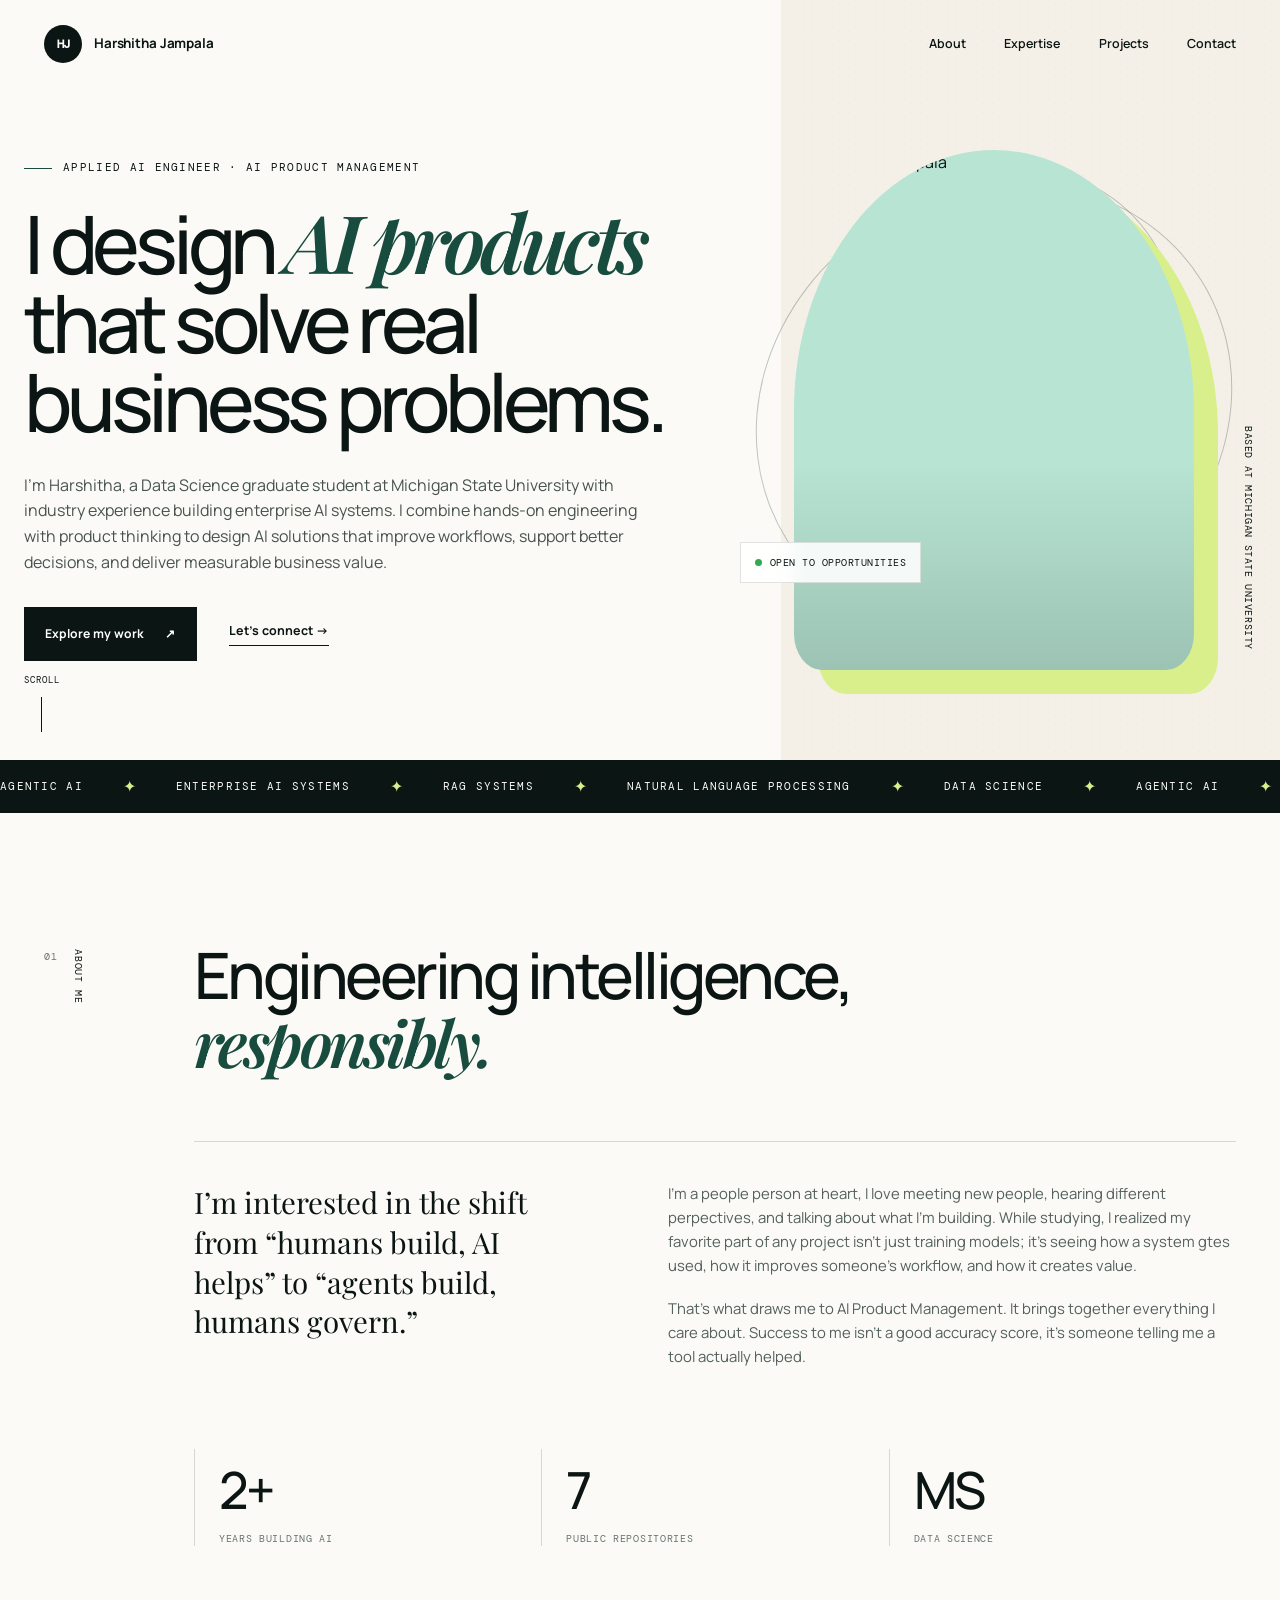
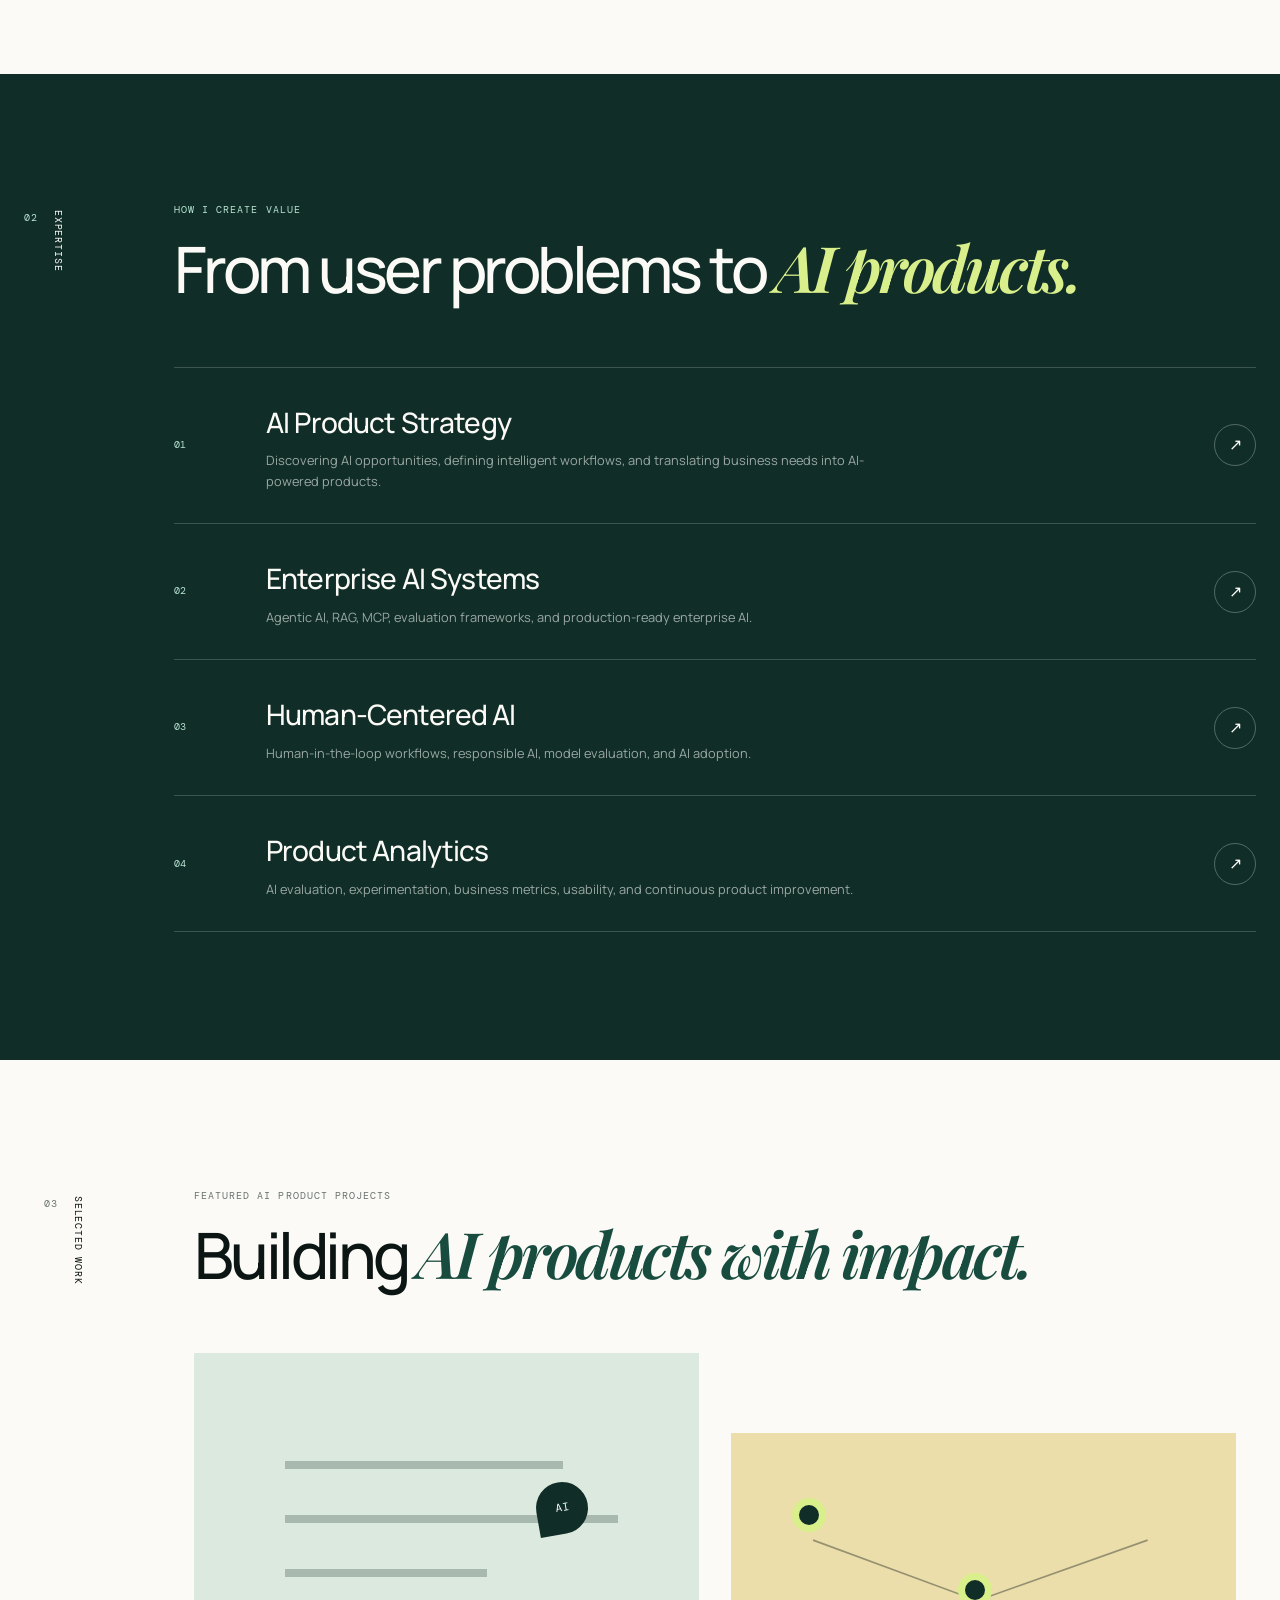
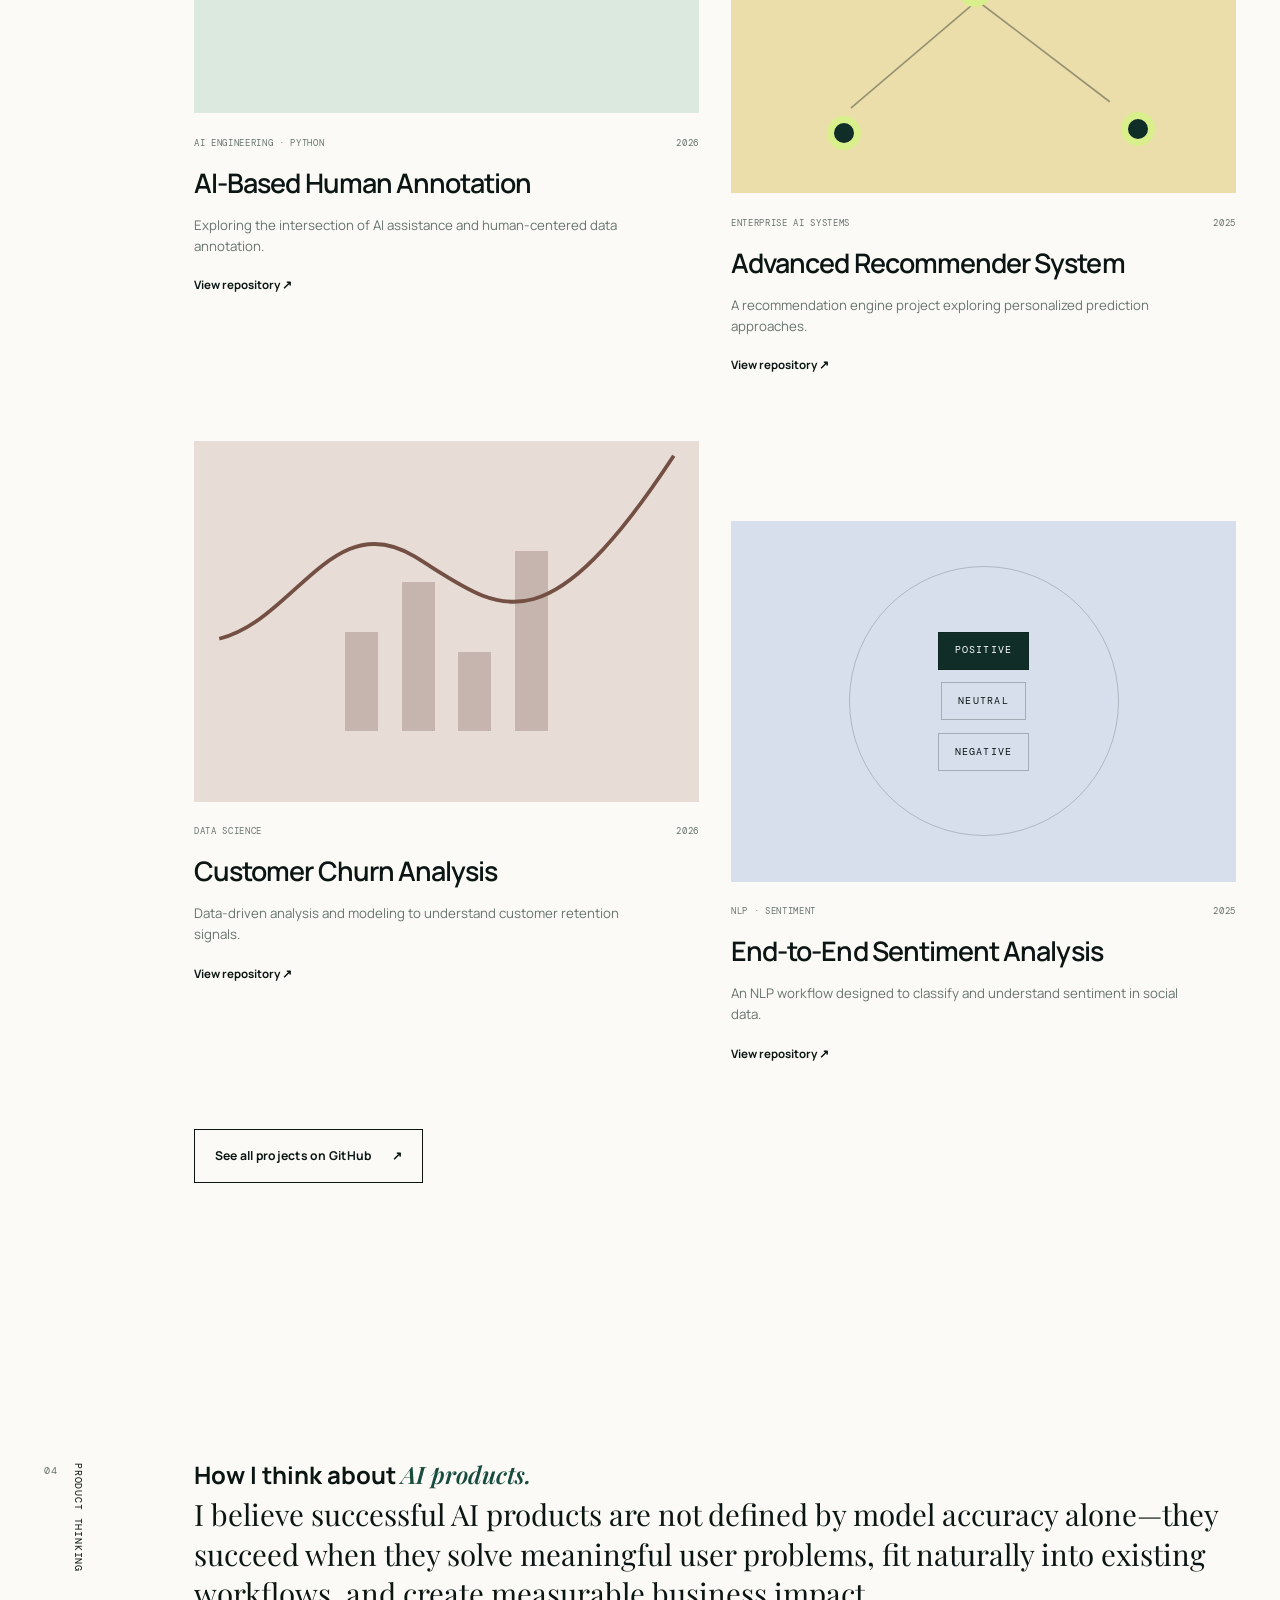
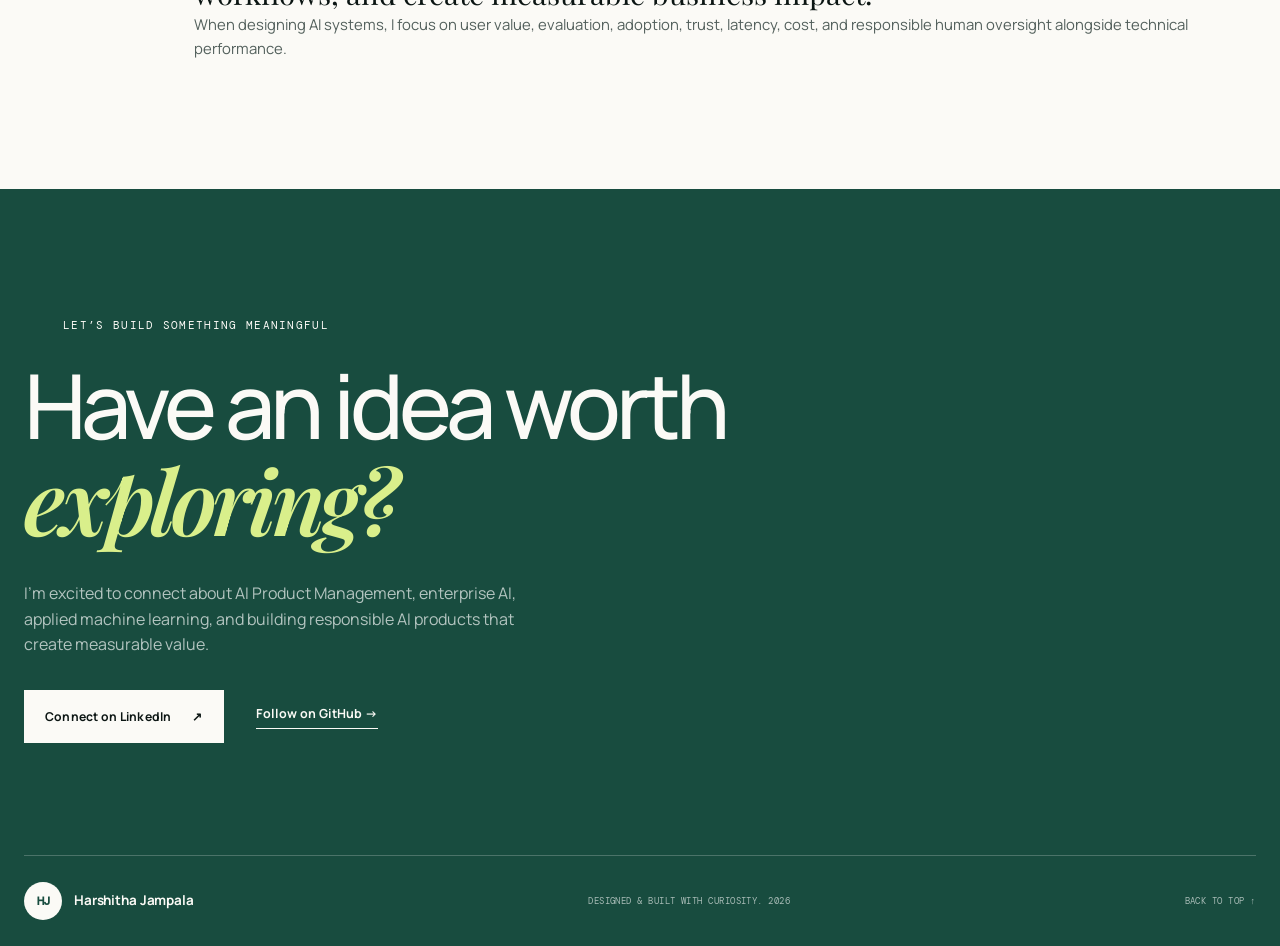
==== index_updated_AI_PM.html @ 9b0a60f9 "Add files via upload" ====
<!DOCTYPE html>
<html lang="en">
  <head>
    <meta charset="UTF-8" />
    <meta name="viewport" content="width=device-width, initial-scale=1.0" />
    <meta
      name="description"
      content="Harshitha Jampala — Building enterprise AI products through product thinking, agentic systems, and human-centered AI."
    />
    <meta name="theme-color" content="#0b1513" />
    <title>Harshitha Jampala | AI Product Manager | Applied AI & Enterprise AI</title>
    <link rel="preconnect" href="https://fonts.googleapis.com" />
    <link rel="preconnect" href="https://fonts.gstatic.com" crossorigin />
    <link
      href="https://fonts.googleapis.com/css2?family=DM+Mono:wght@400;500&family=Manrope:wght@400;500;600;700&family=Playfair+Display:ital,wght@0,600;1,600&display=swap"
      rel="stylesheet"
    />
    <link rel="stylesheet" href="styles.css" />
    <script src="script.js" defer></script>
  </head>
  <body>
    <a class="skip-link" href="#main-content">Skip to content</a>

    <header class="site-header" id="top">
      <a class="brand" href="#top" aria-label="Harshitha Jampala, home">
        <span class="brand-mark">HJ</span>
        <span>Harshitha Jampala</span>
      </a>
      <button class="menu-toggle" type="button" aria-expanded="false" aria-controls="site-nav">
        <span></span><span></span>
        <span class="sr-only">Open navigation</span>
      </button>
      <nav id="site-nav" aria-label="Primary navigation">
        <a href="#about">About</a>
        <a href="#expertise">Expertise</a>
        <a href="#projects">Projects</a>
        <a href="#contact">Contact</a>
      </nav>
    </header>

    <main id="main-content">
      <section class="hero" aria-labelledby="hero-title">
        <div class="hero-copy reveal">
          <p class="eyebrow"><span></span> Applied AI Engineer · AI Product Management</p>
          <h1 id="hero-title">I design <em>AI products</em> that solve real business problems.</h1>
          <p class="hero-intro">
            I’m Harshitha, a Data Science graduate student at Michigan State University with industry experience building enterprise AI systems. I combine hands-on engineering with product thinking to design AI solutions that improve workflows, support better decisions, and deliver measurable business value.
          </p>
          <div class="hero-actions">
            <a class="button button-primary" href="#projects">Explore my work <span>↗</span></a>
            <a class="text-link" href="#contact">Let’s connect <span>→</span></a>
          </div>
        </div>

        <div class="hero-visual reveal" aria-label="Portrait of Harshitha Jampala">
          <div class="portrait-frame">
            <img
              src="https://avatars.githubusercontent.com/u/181497829?v=4"
              alt="Harshitha Jampala"
              width="520"
              height="520"
            />
          </div>
          <div class="orbit orbit-one" aria-hidden="true"></div>
          <div class="orbit orbit-two" aria-hidden="true"></div>
          <div class="availability">
            <span class="status-dot"></span>
            Open to opportunities
          </div>
          <p class="visual-note">Based at Michigan State University</p>
        </div>

        <a class="scroll-cue" href="#about" aria-label="Scroll to about section">
          <span>Scroll</span>
          <i></i>
        </a>
      </section>

      <section class="marquee" aria-label="Areas of expertise">
        <div class="marquee-track">
          <span>Agentic AI</span><i>✦</i><span>Enterprise AI Systems</span><i>✦</i>
          <span>RAG Systems</span><i>✦</i><span>Natural Language Processing</span><i>✦</i>
          <span>Data Science</span><i>✦</i><span>Agentic AI</span><i>✦</i>
          <span>Enterprise AI Systems</span><i>✦</i><span>RAG Systems</span><i>✦</i>
        </div>
      </section>

      <section class="section about" id="about" aria-labelledby="about-title">
        <div class="section-label reveal">
          <span>01</span>
          <p>About me</p>
        </div>
        <div class="about-content reveal">
          <h2 id="about-title">Engineering intelligence, <em>responsibly.</em></h2>
          <div class="about-grid">
            <p class="about-lead">
              I’m interested in the shift from “humans build, AI helps” to
              “agents build, humans govern.”
            </p>
            <div class="about-body">
              <p>
                I'm a people person at heart, I love meeting new people, hearing different 
                perpectives, and talking about what I'm building. While studying, I realized
                my favorite part of any project isn't just training models; it's seeing how a system 
                gtes used, how it improves someone's workflow, and how it creates value.
              </p>
              <p>
                That's what draws me to AI Product Management. It brings together everything 
                I care about. Success to me isn't a good accuracy score, 
                it's someone telling me a tool actually helped.
              </p>
            </div>
          </div>
          <div class="stats" aria-label="Highlights">
            <div><strong>2+</strong><span>Years building AI</span></div>
            <div><strong>7</strong><span>Public repositories</span></div>
            <div><strong>MS</strong><span>Data Science</span></div>
          </div>
        </div>
      </section>

      <section class="section expertise" id="expertise" aria-labelledby="expertise-title">
        <div class="section-label light reveal">
          <span>02</span>
          <p>Expertise</p>
        </div>
        <div class="expertise-content">
          <div class="section-heading reveal">
            <p class="kicker">How I create value</p>
            <h2 id="expertise-title">From user problems to <em>AI products.</em></h2>
          </div>
          <div class="expertise-list">
            <article class="expertise-item reveal">
              <span class="item-number">01</span>
              <div>
                <h3>AI Product Strategy</h3>
                <p>Discovering AI opportunities, defining intelligent workflows, and translating business needs into AI-powered products.</p>
              </div>
              <span class="item-icon" aria-hidden="true">↗</span>
            </article>
            <article class="expertise-item reveal">
              <span class="item-number">02</span>
              <div>
                <h3>Enterprise AI Systems</h3>
                <p>Agentic AI, RAG, MCP, evaluation frameworks, and production-ready enterprise AI.</p>
              </div>
              <span class="item-icon" aria-hidden="true">↗</span>
            </article>
            <article class="expertise-item reveal">
              <span class="item-number">03</span>
              <div>
                <h3>Human-Centered AI</h3>
                <p>Human-in-the-loop workflows, responsible AI, model evaluation, and AI adoption.</p>
              </div>
              <span class="item-icon" aria-hidden="true">↗</span>
            </article>
            <article class="expertise-item reveal">
              <span class="item-number">04</span>
              <div>
                <h3>Product Analytics</h3>
                <p>AI evaluation, experimentation, business metrics, usability, and continuous product improvement.</p>
              </div>
              <span class="item-icon" aria-hidden="true">↗</span>
            </article>
          </div>
        </div>
      </section>

      <section class="section projects" id="projects" aria-labelledby="projects-title">
        <div class="section-label reveal">
          <span>03</span>
          <p>Selected work</p>
        </div>
        <div class="projects-content">
          <div class="section-heading reveal">
            <p class="kicker">Featured AI product projects</p>
            <h2 id="projects-title">Building <em>AI products with impact.</em></h2>
          </div>
          <div class="project-grid">
            <a
              class="project-card project-featured reveal"
              href="https://github.com/Harshitha653/AI-based-human-annotation"
              target="_blank"
              rel="noreferrer"
            >
              <div class="project-art annotation-art" aria-hidden="true">
                <span class="annotation-line line-one"></span>
                <span class="annotation-line line-two"></span>
                <span class="annotation-line line-three"></span>
                <div class="annotation-cursor">AI</div>
              </div>
              <div class="project-meta">
                <span>AI Engineering · Python</span>
                <span>2026</span>
              </div>
              <h3>AI-Based Human Annotation</h3>
              <p>Exploring the intersection of AI assistance and human-centered data annotation.</p>
              <span class="project-link">View repository ↗</span>
            </a>

            <a
              class="project-card reveal"
              href="https://github.com/Harshitha653/Advanced-recommender-system"
              target="_blank"
              rel="noreferrer"
            >
              <div class="project-art recommender-art" aria-hidden="true">
                <div class="node node-one"></div><div class="node node-two"></div>
                <div class="node node-three"></div><div class="node node-four"></div>
                <svg viewBox="0 0 400 240"><path d="M65 62L195 110L330 62M195 110L95 195M195 110L300 190" /></svg>
              </div>
              <div class="project-meta"><span>Enterprise AI Systems</span><span>2025</span></div>
              <h3>Advanced Recommender System</h3>
              <p>A recommendation engine project exploring personalized prediction approaches.</p>
              <span class="project-link">View repository ↗</span>
            </a>

            <a
              class="project-card reveal"
              href="https://github.com/Harshitha653/Customer_churn"
              target="_blank"
              rel="noreferrer"
            >
              <div class="project-art churn-art" aria-hidden="true">
                <div class="chart-bar"></div><div class="chart-bar"></div>
                <div class="chart-bar"></div><div class="chart-bar"></div>
                <svg viewBox="0 0 400 240"><path d="M20 190C80 175 110 85 175 125S275 205 380 45" /></svg>
              </div>
              <div class="project-meta"><span>Data Science</span><span>2026</span></div>
              <h3>Customer Churn Analysis</h3>
              <p>Data-driven analysis and modeling to understand customer retention signals.</p>
              <span class="project-link">View repository ↗</span>
            </a>

            <a
              class="project-card reveal"
              href="https://github.com/Harshitha653/End-to-end-twitter-sentimental-analysis"
              target="_blank"
              rel="noreferrer"
            >
              <div class="project-art sentiment-art" aria-hidden="true">
                <span>POSITIVE</span><span>NEUTRAL</span><span>NEGATIVE</span>
                <div class="pulse"></div>
              </div>
              <div class="project-meta"><span>NLP · Sentiment</span><span>2025</span></div>
              <h3>End-to-End Sentiment Analysis</h3>
              <p>An NLP workflow designed to classify and understand sentiment in social data.</p>
              <span class="project-link">View repository ↗</span>
            </a>
          </div>
          <a
            class="button button-outline reveal"
            href="https://github.com/Harshitha653?tab=repositories"
            target="_blank"
            rel="noreferrer"
          >
            See all projects on GitHub <span>↗</span>
          </a>
        </div>
      </section>


      <section class="section philosophy">
        <div class="section-label reveal">
          <span>04</span>
          <p>Product Thinking</p>
        </div>
        <div class="about-content reveal">
          <h2>How I think about <em>AI products.</em></h2>
          <p class="about-lead">
            I believe successful AI products are not defined by model accuracy alone—they succeed when they solve meaningful user problems, fit naturally into existing workflows, and create measurable business impact.
          </p>
          <div class="about-body">
            <p>When designing AI systems, I focus on user value, evaluation, adoption, trust, latency, cost, and responsible human oversight alongside technical performance.</p>
          </div>
        </div>
      </section>

      <section class="contact" id="contact" aria-labelledby="contact-title">
        <div class="contact-inner reveal">
          <p class="eyebrow light"><span></span> Let’s build something meaningful</p>
          <h2 id="contact-title">Have an idea worth <em>exploring?</em></h2>
          <p>
            I’m excited to connect about AI Product Management, enterprise AI, applied machine learning, and building responsible AI products that create measurable value.
          </p>
          <div class="contact-actions">
            <a
              class="button button-light"
              href="https://www.linkedin.com/in/harshitha-jampala-905857206/"
              target="_blank"
              rel="noreferrer"
            >Connect on LinkedIn <span>↗</span></a>
            <a
              class="text-link light-link"
              href="https://github.com/Harshitha653"
              target="_blank"
              rel="noreferrer"
            >Follow on GitHub <span>→</span></a>
          </div>
        </div>
        <footer>
          <a class="brand footer-brand" href="#top">
            <span class="brand-mark">HJ</span>
            <span>Harshitha Jampala</span>
          </a>
          <p>Designed & built with curiosity. <span id="year"></span></p>
          <a class="back-to-top" href="#top">Back to top ↑</a>
        </footer>
      </section>
    </main>
  </body>
</html>
---- styles.css ----
:root {
  --ink: #0b1513;
  --forest: #102e27;
  --green: #184c3f;
  --mint: #b8e4d3;
  --lime: #d9ef8b;
  --cream: #f4f0e7;
  --paper: #fbfaf6;
  --line: rgba(11, 21, 19, 0.15);
  --muted: #68736f;
  --max-width: 1240px;
}

* {
  box-sizing: border-box;
  margin: 0;
  padding: 0;
}

html {
  scroll-behavior: smooth;
}

body {
  background: var(--paper);
  color: var(--ink);
  font-family: "Manrope", sans-serif;
  line-height: 1.6;
  overflow-x: hidden;
}

a {
  color: inherit;
  text-decoration: none;
}

img {
  display: block;
  max-width: 100%;
}

.sr-only {
  clip: rect(0 0 0 0);
  clip-path: inset(50%);
  height: 1px;
  overflow: hidden;
  position: absolute;
  white-space: nowrap;
  width: 1px;
}

.skip-link {
  background: var(--lime);
  left: 1rem;
  padding: 0.7rem 1rem;
  position: fixed;
  top: -5rem;
  z-index: 1000;
}

.skip-link:focus {
  top: 1rem;
}

.site-header {
  align-items: center;
  display: flex;
  height: 88px;
  justify-content: space-between;
  left: 50%;
  max-width: var(--max-width);
  padding: 0 24px;
  position: absolute;
  top: 0;
  transform: translateX(-50%);
  width: 100%;
  z-index: 20;
}

.brand {
  align-items: center;
  display: flex;
  font-size: 0.84rem;
  font-weight: 700;
  gap: 0.75rem;
  letter-spacing: -0.01em;
}

.brand-mark {
  align-items: center;
  background: var(--ink);
  border-radius: 50%;
  color: var(--paper);
  display: flex;
  font-family: "DM Mono", monospace;
  font-size: 0.73rem;
  height: 38px;
  justify-content: center;
  letter-spacing: -0.06em;
  width: 38px;
}

nav {
  align-items: center;
  display: flex;
  gap: 2.4rem;
}

nav a {
  font-size: 0.78rem;
  font-weight: 600;
  position: relative;
}

nav a::after {
  background: var(--ink);
  bottom: -6px;
  content: "";
  height: 1px;
  left: 0;
  position: absolute;
  transform: scaleX(0);
  transform-origin: right;
  transition: transform 0.25s ease;
  width: 100%;
}

nav a:hover::after,
nav a:focus-visible::after {
  transform: scaleX(1);
  transform-origin: left;
}

.menu-toggle {
  background: transparent;
  border: 0;
  cursor: pointer;
  display: none;
  padding: 10px;
}

.menu-toggle > span:not(.sr-only) {
  background: var(--ink);
  display: block;
  height: 1px;
  margin: 6px 0;
  transition: 0.25s ease;
  width: 25px;
}

.hero {
  align-items: center;
  display: grid;
  grid-template-columns: 1.15fr 0.85fr;
  min-height: 760px;
  overflow: hidden;
  padding: 130px max(24px, calc((100vw - var(--max-width)) / 2)) 70px;
  position: relative;
}

.hero::before {
  background: var(--cream);
  content: "";
  height: 100%;
  position: absolute;
  right: 0;
  top: 0;
  width: 39%;
  z-index: -2;
}

.hero::after {
  background-image: radial-gradient(rgba(11, 21, 19, 0.17) 0.65px, transparent 0.65px);
  background-size: 9px 9px;
  content: "";
  height: 100%;
  opacity: 0.25;
  position: absolute;
  right: 0;
  top: 0;
  width: 39%;
  z-index: -1;
}

.eyebrow {
  align-items: center;
  display: flex;
  font-family: "DM Mono", monospace;
  font-size: 0.68rem;
  gap: 0.7rem;
  letter-spacing: 0.12em;
  margin-bottom: 1.5rem;
  text-transform: uppercase;
}

.eyebrow > span {
  background: var(--green);
  height: 1px;
  width: 28px;
}

.hero h1 {
  font-size: clamp(3.2rem, 6.3vw, 6.25rem);
  font-weight: 500;
  letter-spacing: -0.065em;
  line-height: 0.98;
  max-width: 800px;
}

h1 em,
h2 em {
  color: var(--green);
  font-family: "Playfair Display", serif;
  font-weight: 600;
}

.hero-intro {
  color: #48534f;
  font-size: clamp(1rem, 1.2vw, 1.12rem);
  margin: 2rem 0;
  max-width: 620px;
}

.hero-actions,
.contact-actions {
  align-items: center;
  display: flex;
  gap: 2rem;
}

.button {
  align-items: center;
  border: 1px solid transparent;
  display: inline-flex;
  font-size: 0.76rem;
  font-weight: 700;
  gap: 1.3rem;
  justify-content: center;
  letter-spacing: 0.02em;
  padding: 1rem 1.25rem;
  transition: background 0.25s ease, color 0.25s ease, transform 0.25s ease;
}

.button:hover,
.button:focus-visible {
  transform: translateY(-3px);
}

.button-primary {
  background: var(--ink);
  color: white;
}

.button-primary:hover {
  background: var(--green);
}

.text-link {
  border-bottom: 1px solid var(--ink);
  font-size: 0.78rem;
  font-weight: 700;
  padding-bottom: 0.25rem;
}

.hero-visual {
  align-items: center;
  display: flex;
  justify-content: center;
  min-height: 540px;
  position: relative;
}

.portrait-frame {
  background: var(--mint);
  border-radius: 50% 50% 7% 7%;
  box-shadow: 24px 24px 0 var(--lime);
  overflow: hidden;
  position: relative;
  width: min(78%, 400px);
  z-index: 2;
}

.portrait-frame::after {
  background: linear-gradient(180deg, transparent 60%, rgba(11, 21, 19, 0.16));
  content: "";
  inset: 0;
  position: absolute;
}

.portrait-frame img {
  aspect-ratio: 1 / 1.12;
  filter: saturate(0.72) contrast(1.04);
  object-fit: cover;
  width: 100%;
}

.orbit {
  border: 1px solid rgba(11, 21, 19, 0.24);
  border-radius: 50%;
  position: absolute;
}

.orbit-one {
  height: 490px;
  transform: rotate(21deg);
  width: 365px;
}

.orbit-two {
  height: 440px;
  transform: rotate(-32deg);
  width: 490px;
}

.availability {
  align-items: center;
  backdrop-filter: blur(8px);
  background: rgba(255, 255, 255, 0.88);
  border: 1px solid rgba(11, 21, 19, 0.12);
  bottom: 98px;
  display: flex;
  font-family: "DM Mono", monospace;
  font-size: 0.63rem;
  gap: 0.5rem;
  left: 8px;
  letter-spacing: 0.05em;
  padding: 0.7rem 0.85rem;
  position: absolute;
  text-transform: uppercase;
  z-index: 3;
}

.status-dot {
  animation: pulse-dot 2s infinite;
  background: #34a853;
  border-radius: 50%;
  height: 7px;
  width: 7px;
}

@keyframes pulse-dot {
  50% { box-shadow: 0 0 0 5px rgba(52, 168, 83, 0.15); }
}

.visual-note {
  bottom: 30px;
  font-family: "DM Mono", monospace;
  font-size: 0.61rem;
  letter-spacing: 0.06em;
  position: absolute;
  right: 0;
  text-transform: uppercase;
  writing-mode: vertical-rl;
}

.scroll-cue {
  align-items: center;
  bottom: 28px;
  display: flex;
  flex-direction: column;
  font-family: "DM Mono", monospace;
  font-size: 0.57rem;
  gap: 0.6rem;
  left: max(24px, calc((100vw - var(--max-width)) / 2));
  letter-spacing: 0.1em;
  position: absolute;
  text-transform: uppercase;
}

.scroll-cue i {
  background: var(--ink);
  height: 35px;
  width: 1px;
}

.marquee {
  background: var(--ink);
  color: var(--paper);
  overflow: hidden;
  padding: 0.85rem 0;
}

.marquee-track {
  align-items: center;
  animation: marquee 26s linear infinite;
  display: flex;
  gap: 2.5rem;
  white-space: nowrap;
  width: max-content;
}

.marquee span {
  font-family: "DM Mono", monospace;
  font-size: 0.67rem;
  letter-spacing: 0.12em;
  text-transform: uppercase;
}

.marquee i {
  color: var(--lime);
  font-style: normal;
}

@keyframes marquee {
  to { transform: translateX(-50%); }
}

.section {
  display: grid;
  grid-template-columns: 150px 1fr;
  margin: 0 auto;
  max-width: var(--max-width);
  padding: 8rem 24px;
}

.section-label {
  align-items: flex-start;
  display: flex;
  font-family: "DM Mono", monospace;
  font-size: 0.64rem;
  gap: 0.75rem;
  letter-spacing: 0.08em;
  padding-top: 0.5rem;
  text-transform: uppercase;
}

.section-label span {
  color: var(--muted);
}

.section-label p {
  writing-mode: vertical-rl;
}

.about h2,
.section-heading h2,
.contact h2 {
  font-size: clamp(2.6rem, 5vw, 5rem);
  font-weight: 500;
  letter-spacing: -0.055em;
  line-height: 1.05;
}

.about-content > h2 {
  max-width: 900px;
}

.about-grid {
  border-top: 1px solid var(--line);
  display: grid;
  gap: 6rem;
  grid-template-columns: 0.8fr 1.2fr;
  margin-top: 4rem;
  padding-top: 2.5rem;
}

.about-lead {
  font-family: "Playfair Display", serif;
  font-size: clamp(1.35rem, 2.3vw, 2rem);
  line-height: 1.35;
}

.about-body {
  color: #53605c;
  display: grid;
  font-size: 0.93rem;
  gap: 1.25rem;
}

.stats {
  display: grid;
  grid-template-columns: repeat(3, 1fr);
  margin-top: 5rem;
}

.stats > div {
  border-left: 1px solid var(--line);
  display: flex;
  flex-direction: column;
  padding-left: 1.5rem;
}

.stats strong {
  font-size: clamp(2.2rem, 4vw, 3.8rem);
  font-weight: 500;
  letter-spacing: -0.06em;
}

.stats span {
  color: var(--muted);
  font-family: "DM Mono", monospace;
  font-size: 0.61rem;
  letter-spacing: 0.07em;
  text-transform: uppercase;
}

.expertise {
  background: var(--forest);
  color: var(--paper);
  max-width: none;
  padding-left: max(24px, calc((100vw - var(--max-width)) / 2));
  padding-right: max(24px, calc((100vw - var(--max-width)) / 2));
}

.light span {
  color: var(--mint);
}

.kicker {
  color: var(--muted);
  font-family: "DM Mono", monospace;
  font-size: 0.65rem;
  letter-spacing: 0.1em;
  margin-bottom: 0.9rem;
  text-transform: uppercase;
}

.expertise .kicker {
  color: var(--mint);
}

.expertise h2 em {
  color: var(--lime);
}

.expertise-list {
  border-top: 1px solid rgba(255, 255, 255, 0.18);
  margin-top: 4rem;
}

.expertise-item {
  align-items: center;
  border-bottom: 1px solid rgba(255, 255, 255, 0.18);
  display: grid;
  gap: 2rem;
  grid-template-columns: 60px 1fr 60px;
  padding: 2rem 0;
  transition: padding 0.25s ease, background 0.25s ease;
}

.expertise-item:hover {
  background: rgba(255, 255, 255, 0.035);
  padding-left: 1rem;
  padding-right: 1rem;
}

.item-number {
  color: var(--mint);
  font-family: "DM Mono", monospace;
  font-size: 0.65rem;
}

.expertise-item h3 {
  font-size: clamp(1.35rem, 2.2vw, 2rem);
  font-weight: 500;
  letter-spacing: -0.03em;
}

.expertise-item p {
  color: rgba(255, 255, 255, 0.58);
  font-size: 0.8rem;
  margin-top: 0.35rem;
  max-width: 620px;
}

.item-icon {
  align-items: center;
  border: 1px solid rgba(255, 255, 255, 0.28);
  border-radius: 50%;
  display: flex;
  height: 42px;
  justify-content: center;
  justify-self: end;
  width: 42px;
}

.projects {
  padding-bottom: 9rem;
}

.project-grid {
  display: grid;
  gap: 4rem 2rem;
  grid-template-columns: repeat(2, 1fr);
  margin: 4rem 0;
}

.project-card {
  display: block;
}

.project-card:nth-child(even) {
  margin-top: 5rem;
}

.project-art {
  align-items: center;
  aspect-ratio: 1.4 / 1;
  display: flex;
  justify-content: center;
  margin-bottom: 1.4rem;
  overflow: hidden;
  position: relative;
  transition: transform 0.45s cubic-bezier(0.2, 0.75, 0.3, 1);
}

.project-card:hover .project-art {
  transform: scale(0.985);
}

.annotation-art {
  background: #dbe9df;
}

.annotation-line {
  background: rgba(16, 46, 39, 0.25);
  height: 8px;
  left: 18%;
  position: absolute;
}

.line-one { top: 30%; width: 55%; }
.line-two { top: 45%; width: 66%; }
.line-three { top: 60%; width: 40%; }

.annotation-cursor {
  align-items: center;
  background: var(--forest);
  border-radius: 50% 50% 50% 0;
  color: white;
  display: flex;
  font-family: "DM Mono", monospace;
  font-size: 0.7rem;
  height: 52px;
  justify-content: center;
  position: absolute;
  right: 22%;
  top: 36%;
  transform: rotate(-10deg);
  width: 52px;
}

.recommender-art {
  background: #ebdeab;
}

.recommender-art svg,
.churn-art svg {
  height: 100%;
  position: absolute;
  width: 100%;
}

.recommender-art path {
  fill: none;
  stroke: rgba(11, 21, 19, 0.38);
  stroke-width: 1.3;
}

.node {
  background: var(--forest);
  border: 7px solid var(--lime);
  border-radius: 50%;
  height: 34px;
  position: absolute;
  width: 34px;
  z-index: 2;
}

.node-one { left: 12%; top: 18%; }
.node-two { left: 45%; top: 39%; }
.node-three { bottom: 12%; left: 19%; }
.node-four { bottom: 13%; right: 16%; }

.churn-art {
  align-items: flex-end;
  background: #e7dcd6;
  gap: 7%;
  padding: 14% 17%;
}

.chart-bar {
  background: rgba(89, 55, 46, 0.24);
  height: 45%;
  width: 10%;
}

.chart-bar:nth-child(2) { height: 68%; }
.chart-bar:nth-child(3) { height: 36%; }
.chart-bar:nth-child(4) { height: 82%; }

.churn-art path {
  fill: none;
  stroke: #734f44;
  stroke-width: 3;
}

.sentiment-art {
  background: #d8dfec;
  flex-direction: column;
  gap: 0.8rem;
}

.sentiment-art span {
  border: 1px solid rgba(11, 21, 19, 0.25);
  font-family: "DM Mono", monospace;
  font-size: 0.65rem;
  letter-spacing: 0.12em;
  padding: 0.6rem 1rem;
  position: relative;
  z-index: 2;
}

.sentiment-art span:first-child {
  background: var(--forest);
  color: white;
}

.pulse {
  border: 1px solid rgba(11, 21, 19, 0.2);
  border-radius: 50%;
  height: 270px;
  position: absolute;
  width: 270px;
}

.project-meta {
  color: var(--muted);
  display: flex;
  font-family: "DM Mono", monospace;
  font-size: 0.59rem;
  justify-content: space-between;
  letter-spacing: 0.07em;
  text-transform: uppercase;
}

.project-card h3 {
  font-size: clamp(1.35rem, 2.1vw, 2rem);
  font-weight: 600;
  letter-spacing: -0.035em;
  margin: 0.65rem 0;
}

.project-card > p {
  color: var(--muted);
  font-size: 0.83rem;
  max-width: 470px;
}

.project-link {
  display: inline-block;
  font-size: 0.72rem;
  font-weight: 700;
  margin-top: 1.2rem;
}

.button-outline {
  border-color: var(--ink);
}

.button-outline:hover {
  background: var(--ink);
  color: white;
}

.contact {
  background: var(--green);
  color: var(--paper);
  padding: 8rem max(24px, calc((100vw - var(--max-width)) / 2)) 0;
}

.contact-inner {
  padding-bottom: 7rem;
}

.contact h2 {
  font-size: clamp(3rem, 7vw, 7rem);
  max-width: 1000px;
}

.contact h2 em {
  color: var(--lime);
}

.contact-inner > p:not(.eyebrow) {
  color: rgba(255, 255, 255, 0.67);
  margin: 2rem 0;
  max-width: 530px;
}

.button-light {
  background: var(--paper);
  color: var(--ink);
}

.button-light:hover {
  background: var(--lime);
}

.light-link {
  border-color: var(--paper);
}

footer {
  align-items: center;
  border-top: 1px solid rgba(255, 255, 255, 0.22);
  display: flex;
  justify-content: space-between;
  padding: 1.6rem 0;
}

.footer-brand .brand-mark {
  background: var(--paper);
  color: var(--green);
}

footer p,
.back-to-top {
  color: rgba(255, 255, 255, 0.62);
  font-family: "DM Mono", monospace;
  font-size: 0.57rem;
  letter-spacing: 0.05em;
  text-transform: uppercase;
}

.reveal {
  opacity: 0;
  transform: translateY(24px);
  transition: opacity 0.7s ease, transform 0.7s ease;
}

.reveal.visible {
  opacity: 1;
  transform: translateY(0);
}

@media (max-width: 900px) {
  .hero {
    grid-template-columns: 1fr;
    padding-top: 150px;
  }

  .hero::before,
  .hero::after {
    bottom: 0;
    height: 45%;
    top: auto;
    width: 100%;
  }

  .hero-visual {
    margin-top: 3rem;
  }

  .scroll-cue {
    display: none;
  }

  .section {
    grid-template-columns: 70px 1fr;
  }

  .about-grid {
    gap: 2rem;
    grid-template-columns: 1fr;
  }
}

@media (max-width: 680px) {
  .site-header {
    height: 72px;
  }

  .menu-toggle {
    display: block;
    position: relative;
    z-index: 22;
  }

  nav {
    align-items: flex-start;
    background: var(--paper);
    flex-direction: column;
    gap: 1.4rem;
    left: 0;
    opacity: 0;
    padding: 6rem 24px 2rem;
    pointer-events: none;
    position: fixed;
    top: 0;
    transform: translateY(-10px);
    transition: 0.25s ease;
    width: 100%;
  }

  nav.open {
    opacity: 1;
    pointer-events: auto;
    transform: translateY(0);
  }

  nav a {
    font-size: 1.2rem;
  }

  .menu-toggle[aria-expanded="true"] > span:first-child {
    transform: translateY(3.5px) rotate(45deg);
  }

  .menu-toggle[aria-expanded="true"] > span:nth-child(2) {
    transform: translateY(-3.5px) rotate(-45deg);
  }

  .hero {
    min-height: auto;
    padding-bottom: 4rem;
    padding-top: 120px;
  }

  .hero h1 {
    font-size: clamp(3rem, 14vw, 4.6rem);
  }

  .hero-actions,
  .contact-actions {
    align-items: flex-start;
    flex-direction: column;
    gap: 1.25rem;
  }

  .hero-visual {
    min-height: 430px;
  }

  .portrait-frame {
    width: min(75%, 330px);
  }

  .orbit-one {
    height: 390px;
    width: 285px;
  }

  .orbit-two {
    height: 350px;
    width: 390px;
  }

  .availability {
    bottom: 45px;
  }

  .visual-note {
    display: none;
  }

  .section {
    display: block;
    padding-bottom: 5.5rem;
    padding-top: 5.5rem;
  }

  .section-label {
    margin-bottom: 2.5rem;
  }

  .section-label p {
    writing-mode: initial;
  }

  .about-grid {
    margin-top: 2.5rem;
  }

  .stats {
    gap: 1.5rem 0;
    grid-template-columns: repeat(2, 1fr);
    margin-top: 3.5rem;
  }

  .expertise {
    padding-left: 24px;
    padding-right: 24px;
  }

  .expertise-item {
    gap: 1rem;
    grid-template-columns: 36px 1fr;
  }

  .item-icon {
    display: none;
  }

  .project-grid {
    grid-template-columns: 1fr;
  }

  .project-card:nth-child(even) {
    margin-top: 0;
  }

  .contact {
    padding-top: 5.5rem;
  }

  footer {
    align-items: flex-start;
    flex-direction: column;
    gap: 1.5rem;
  }
}

@media (prefers-reduced-motion: reduce) {
  html {
    scroll-behavior: auto;
  }

  *,
  *::before,
  *::after {
    animation-duration: 0.01ms !important;
    animation-iteration-count: 1 !important;
    transition-duration: 0.01ms !important;
  }

  .reveal {
    opacity: 1;
    transform: none;
  }
}
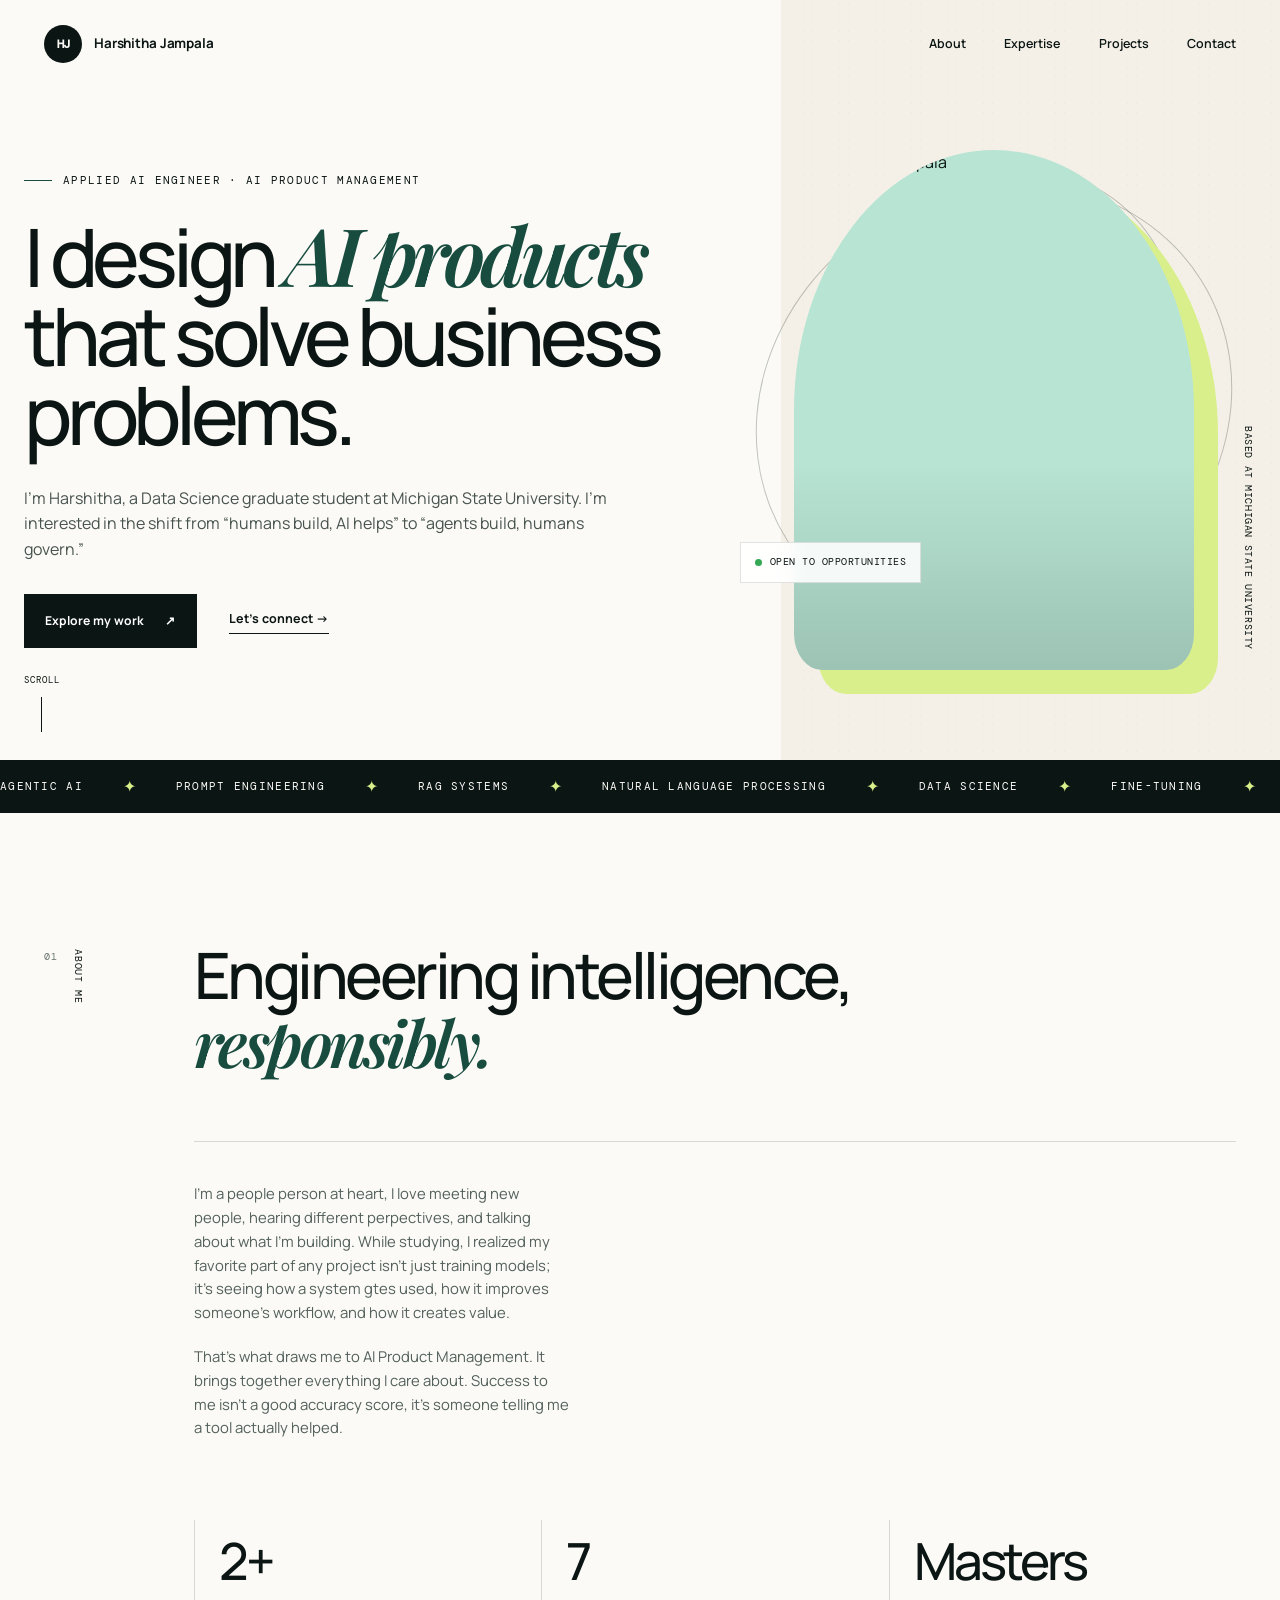
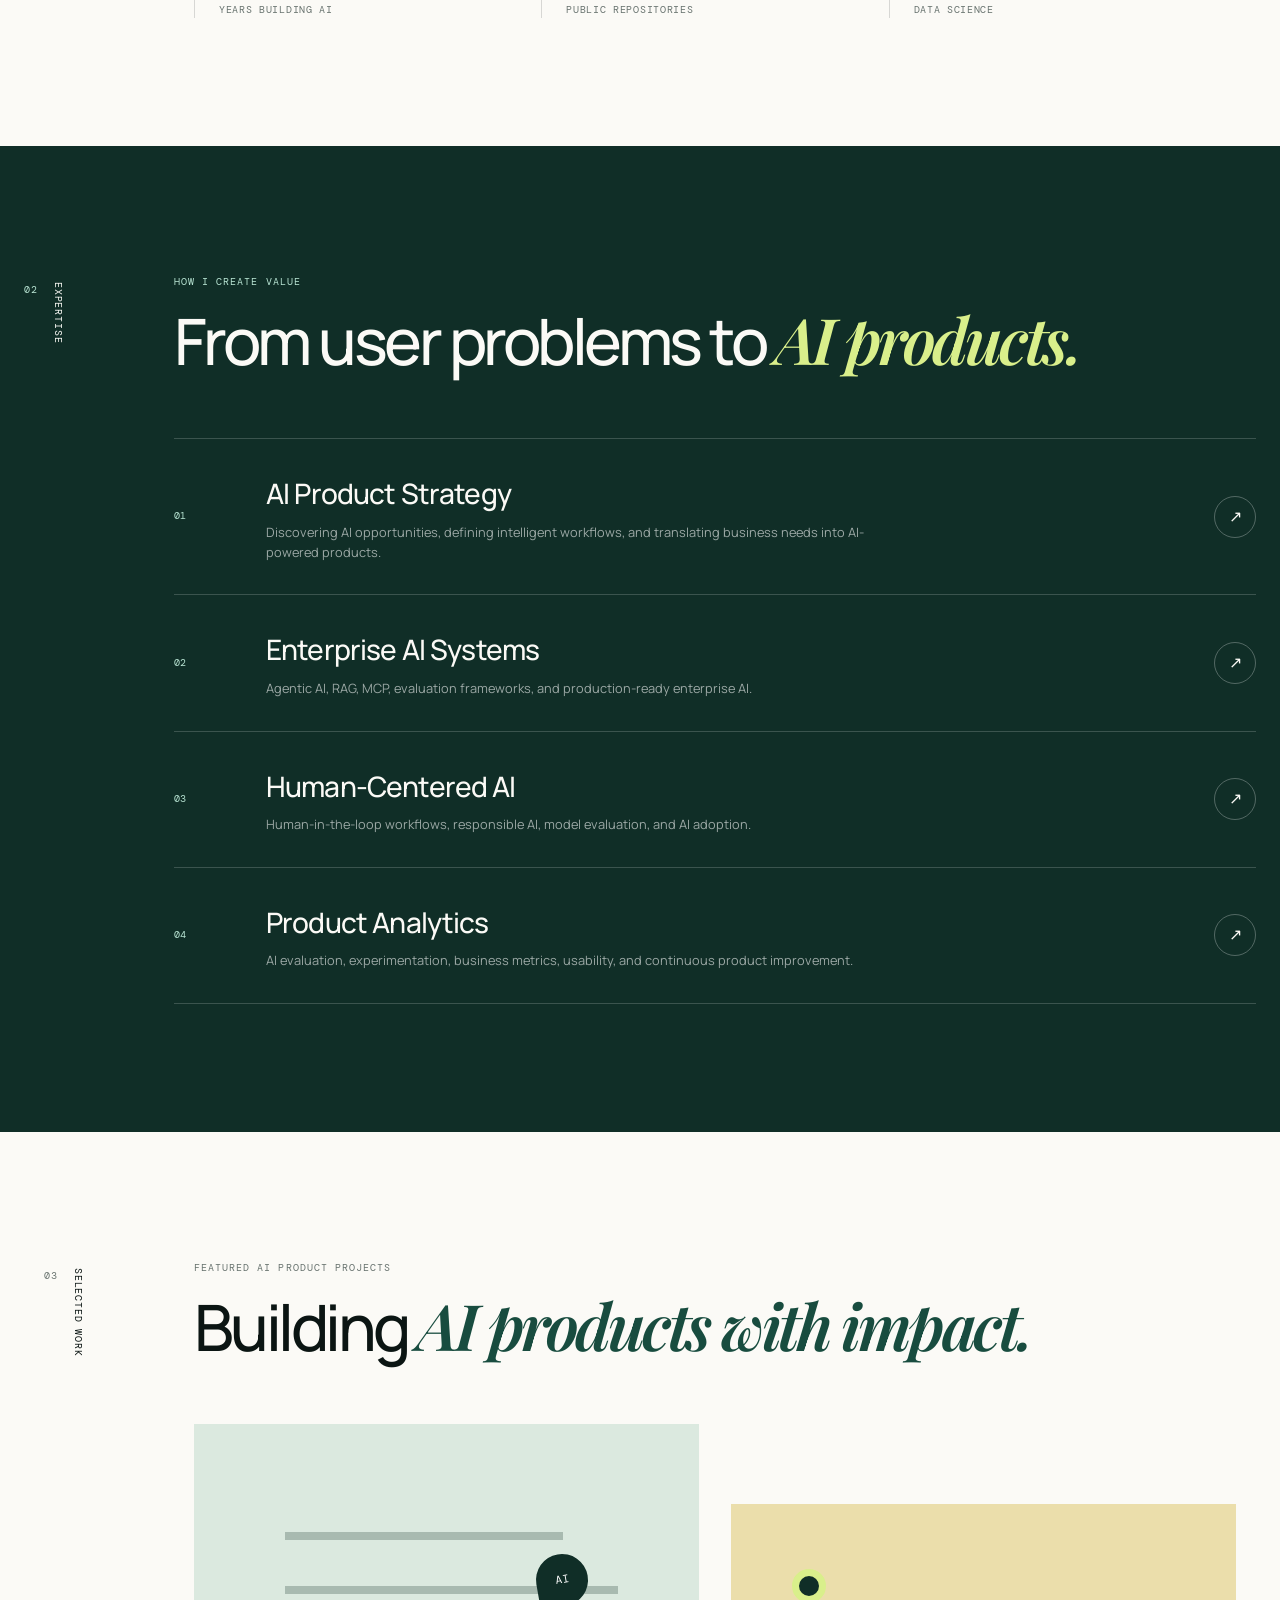
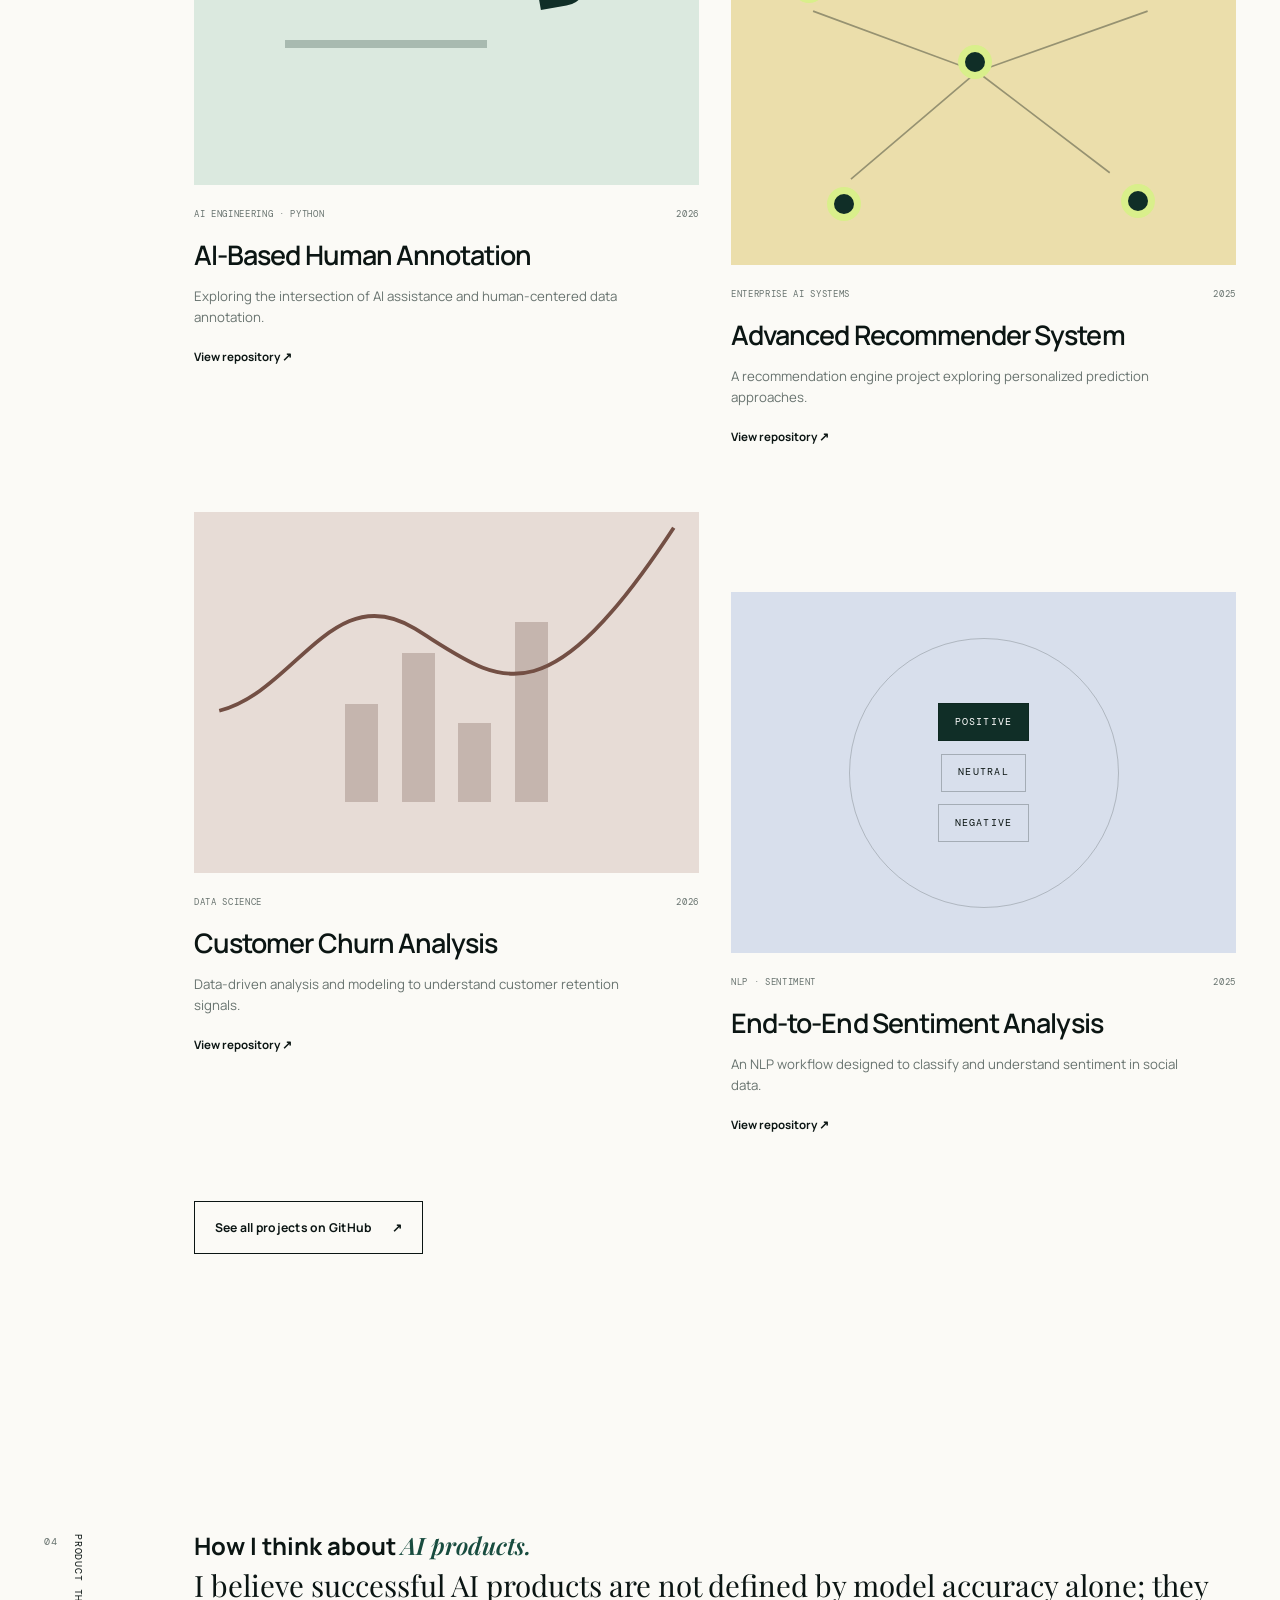
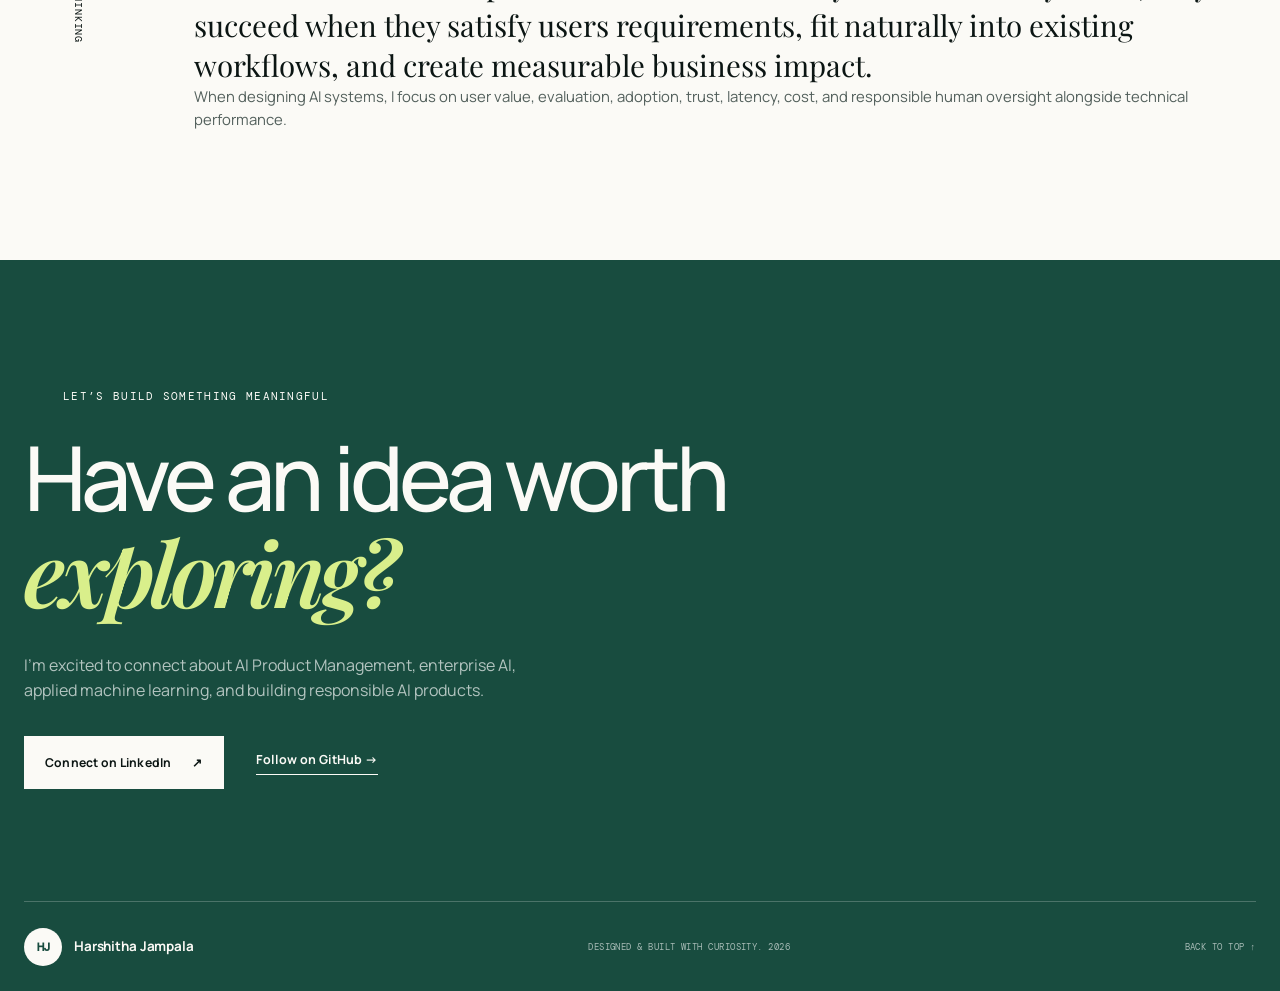
==== commit a72f1cee: "Add files via upload" ====
--- a/index_updated_AI_PM.html
+++ b/index_updated_AI_PM.html
@@ -42,10 +42,10 @@
       <section class="hero" aria-labelledby="hero-title">
         <div class="hero-copy reveal">
           <p class="eyebrow"><span></span> Applied AI Engineer · AI Product Management</p>
-          <h1 id="hero-title">I design <em>AI products</em> that solve real business problems.</h1>
+          <h1 id="hero-title">I design <em>AI products</em> that solve business problems.</h1>
           <p class="hero-intro">
-            I’m Harshitha, a Data Science graduate student at Michigan State University with industry experience building enterprise AI systems. I combine hands-on engineering with product thinking to design AI solutions that improve workflows, support better decisions, and deliver measurable business value.
-          </p>
+            I’m Harshitha, a Data Science graduate student at Michigan State University. I’m interested in the shift from “humans build, AI helps” to
+              “agents build, humans govern.”</p>
           <div class="hero-actions">
             <a class="button button-primary" href="#projects">Explore my work <span>↗</span></a>
             <a class="text-link" href="#contact">Let’s connect <span>→</span></a>
@@ -78,10 +78,10 @@
 
       <section class="marquee" aria-label="Areas of expertise">
         <div class="marquee-track">
-          <span>Agentic AI</span><i>✦</i><span>Enterprise AI Systems</span><i>✦</i>
+          <span>Agentic AI</span><i>✦</i><span>Prompt Engineering</span><i>✦</i>
           <span>RAG Systems</span><i>✦</i><span>Natural Language Processing</span><i>✦</i>
-          <span>Data Science</span><i>✦</i><span>Agentic AI</span><i>✦</i>
-          <span>Enterprise AI Systems</span><i>✦</i><span>RAG Systems</span><i>✦</i>
+          <span>Data Science</span><i>✦</i><span>Fine-tuning</span><i>✦</i>
+          <span>Python</span><i>✦</i><span>PySpark</span><i>✦</i>
         </div>
       </section>
 
@@ -93,10 +93,6 @@
         <div class="about-content reveal">
           <h2 id="about-title">Engineering intelligence, <em>responsibly.</em></h2>
           <div class="about-grid">
-            <p class="about-lead">
-              I’m interested in the shift from “humans build, AI helps” to
-              “agents build, humans govern.”
-            </p>
             <div class="about-body">
               <p>
                 I'm a people person at heart, I love meeting new people, hearing different 
@@ -114,7 +110,7 @@
           <div class="stats" aria-label="Highlights">
             <div><strong>2+</strong><span>Years building AI</span></div>
             <div><strong>7</strong><span>Public repositories</span></div>
-            <div><strong>MS</strong><span>Data Science</span></div>
+            <div><strong>Masters</strong><span>Data Science</span></div>
           </div>
         </div>
       </section>
@@ -268,7 +264,7 @@
         <div class="about-content reveal">
           <h2>How I think about <em>AI products.</em></h2>
           <p class="about-lead">
-            I believe successful AI products are not defined by model accuracy alone—they succeed when they solve meaningful user problems, fit naturally into existing workflows, and create measurable business impact.
+            I believe successful AI products are not defined by model accuracy alone; they succeed when they satisfy users requirements, fit naturally into existing workflows, and create measurable business impact.
           </p>
           <div class="about-body">
             <p>When designing AI systems, I focus on user value, evaluation, adoption, trust, latency, cost, and responsible human oversight alongside technical performance.</p>
@@ -281,7 +277,7 @@
           <p class="eyebrow light"><span></span> Let’s build something meaningful</p>
           <h2 id="contact-title">Have an idea worth <em>exploring?</em></h2>
           <p>
-            I’m excited to connect about AI Product Management, enterprise AI, applied machine learning, and building responsible AI products that create measurable value.
+            I’m excited to connect about AI Product Management, enterprise AI, applied machine learning, and building responsible AI products.
           </p>
           <div class="contact-actions">
             <a
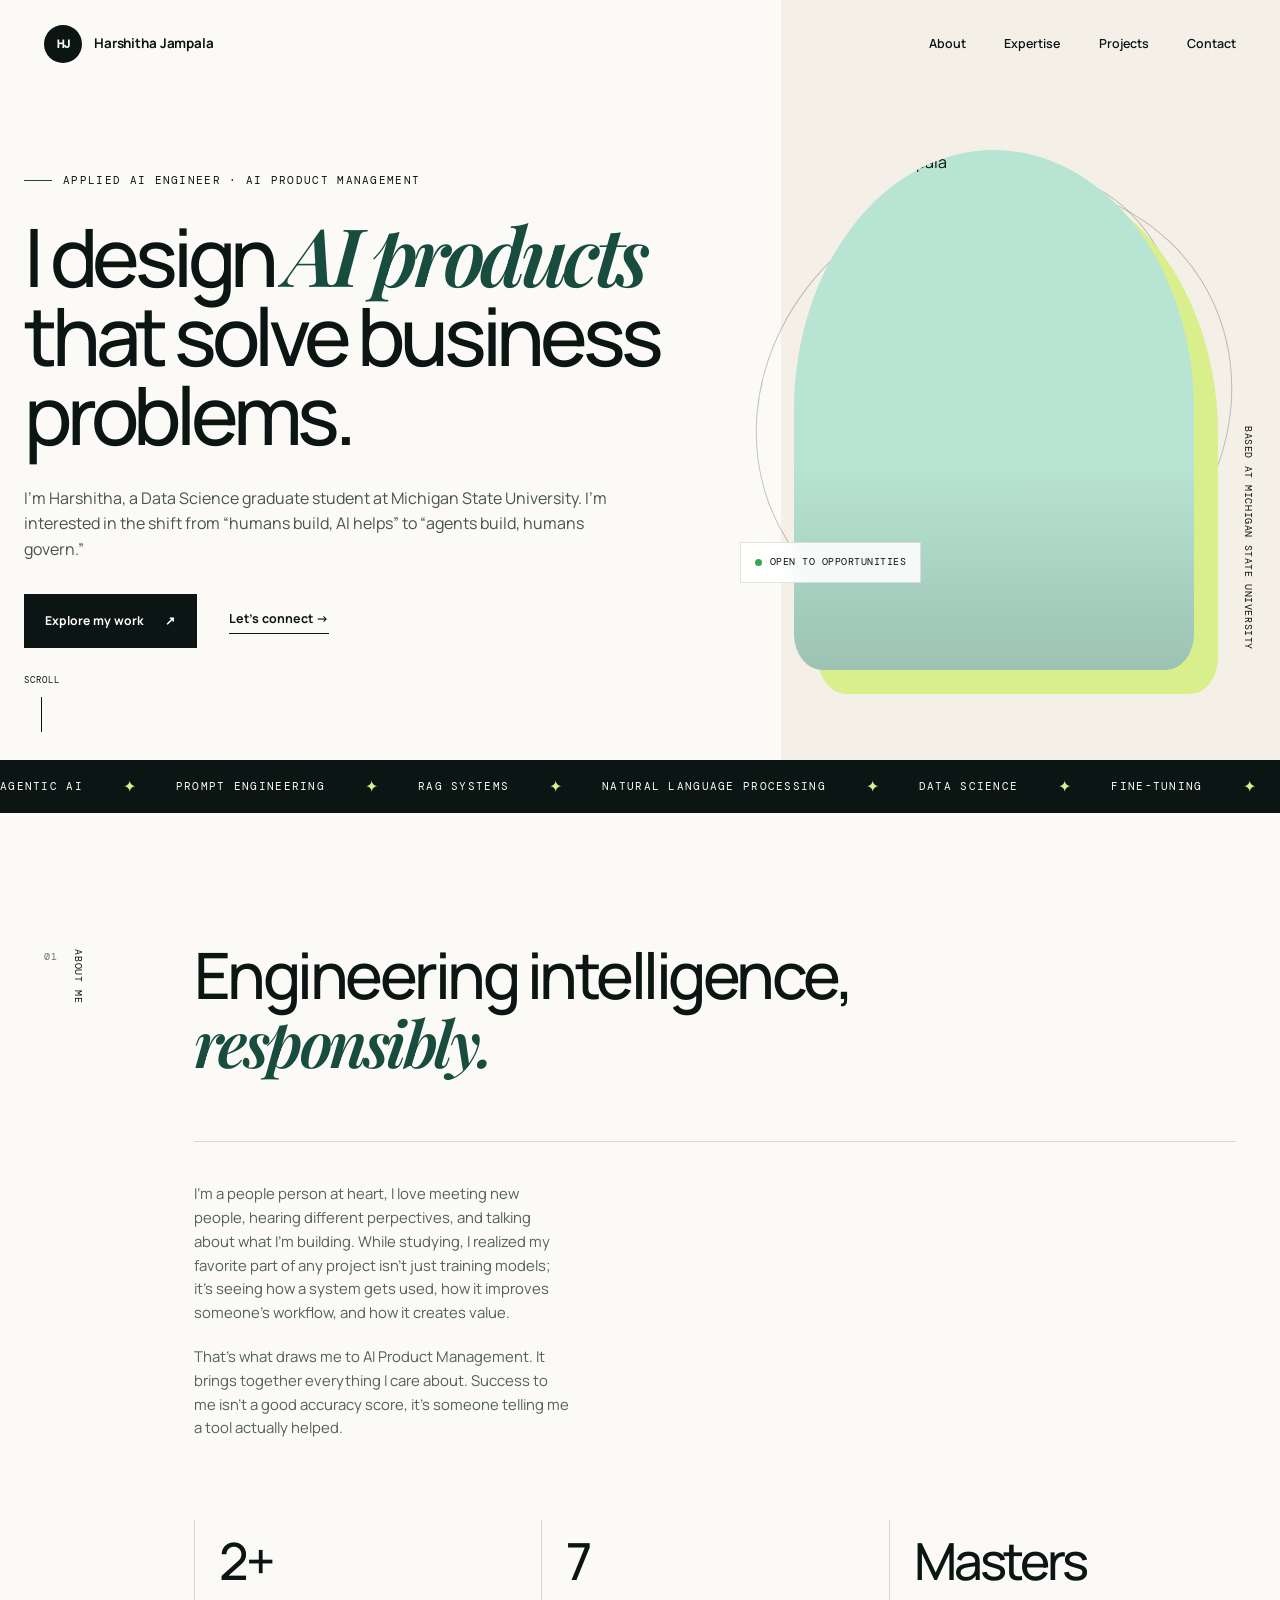
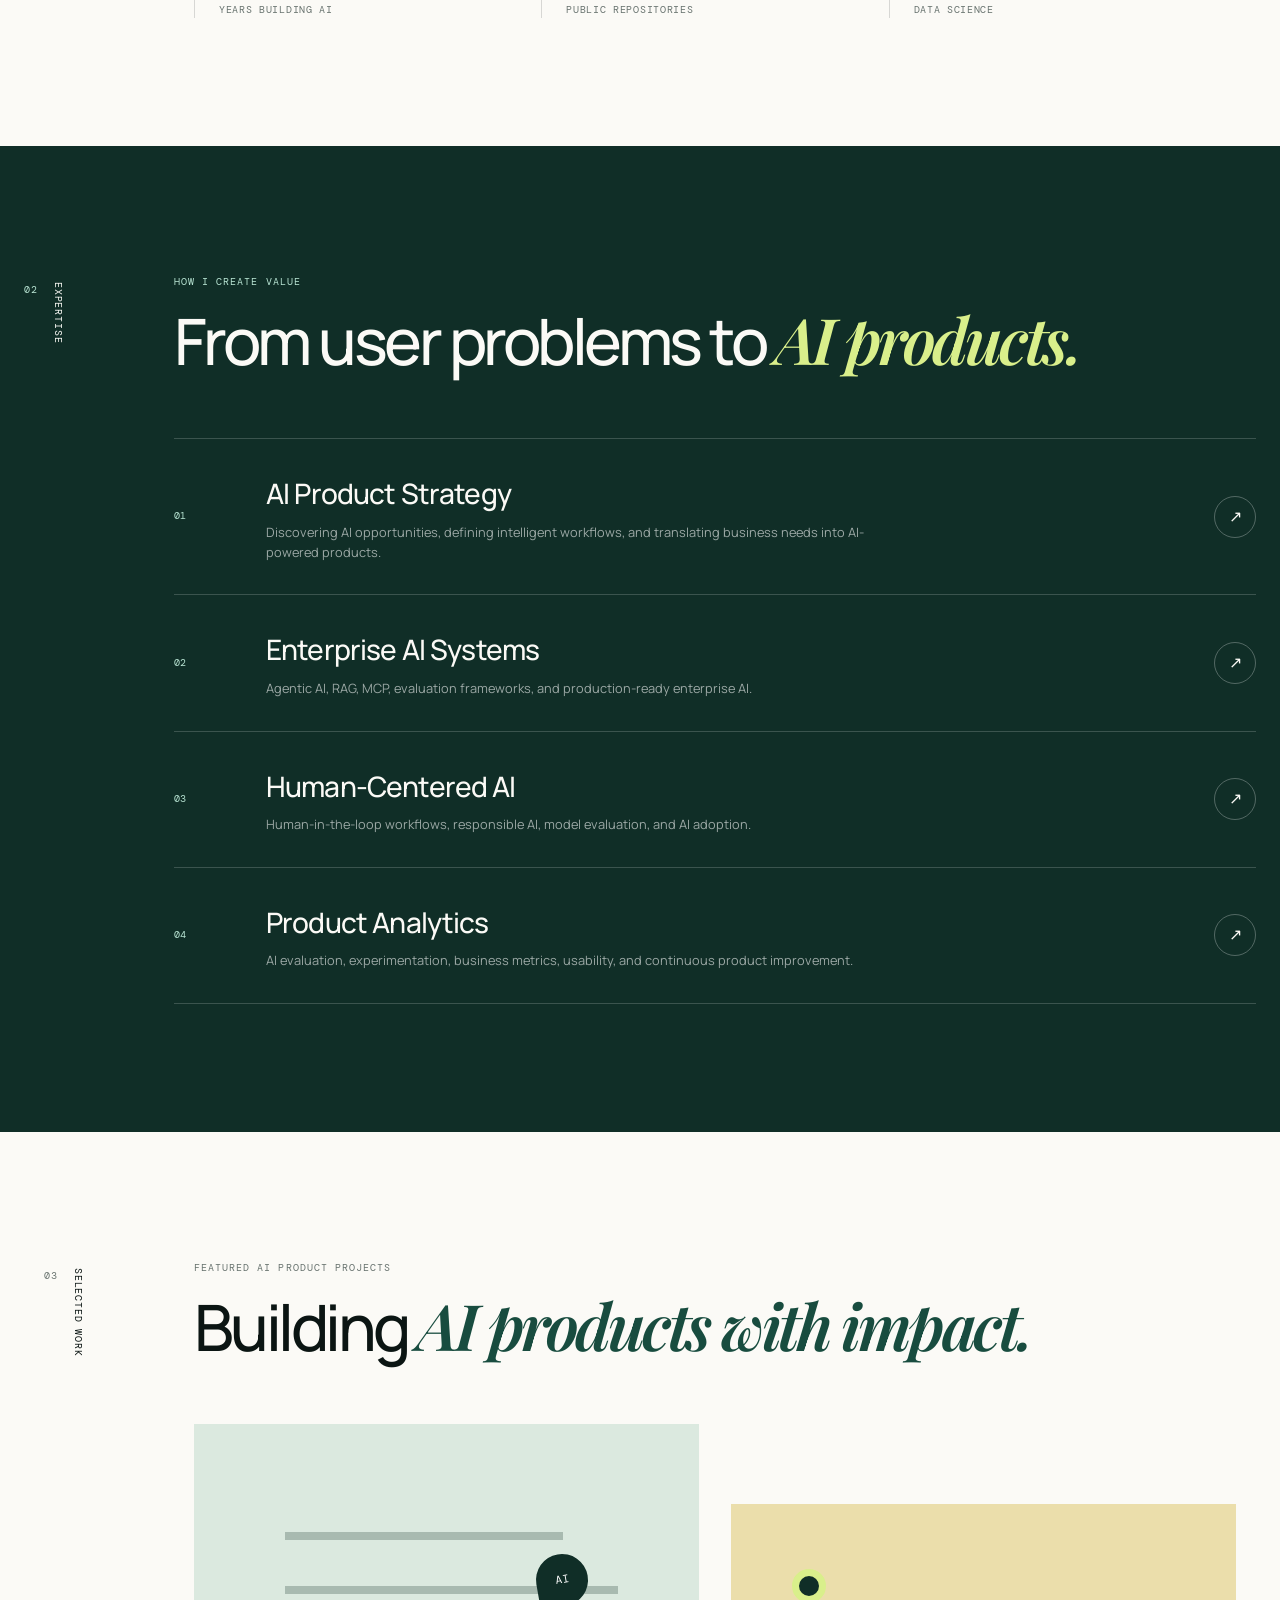
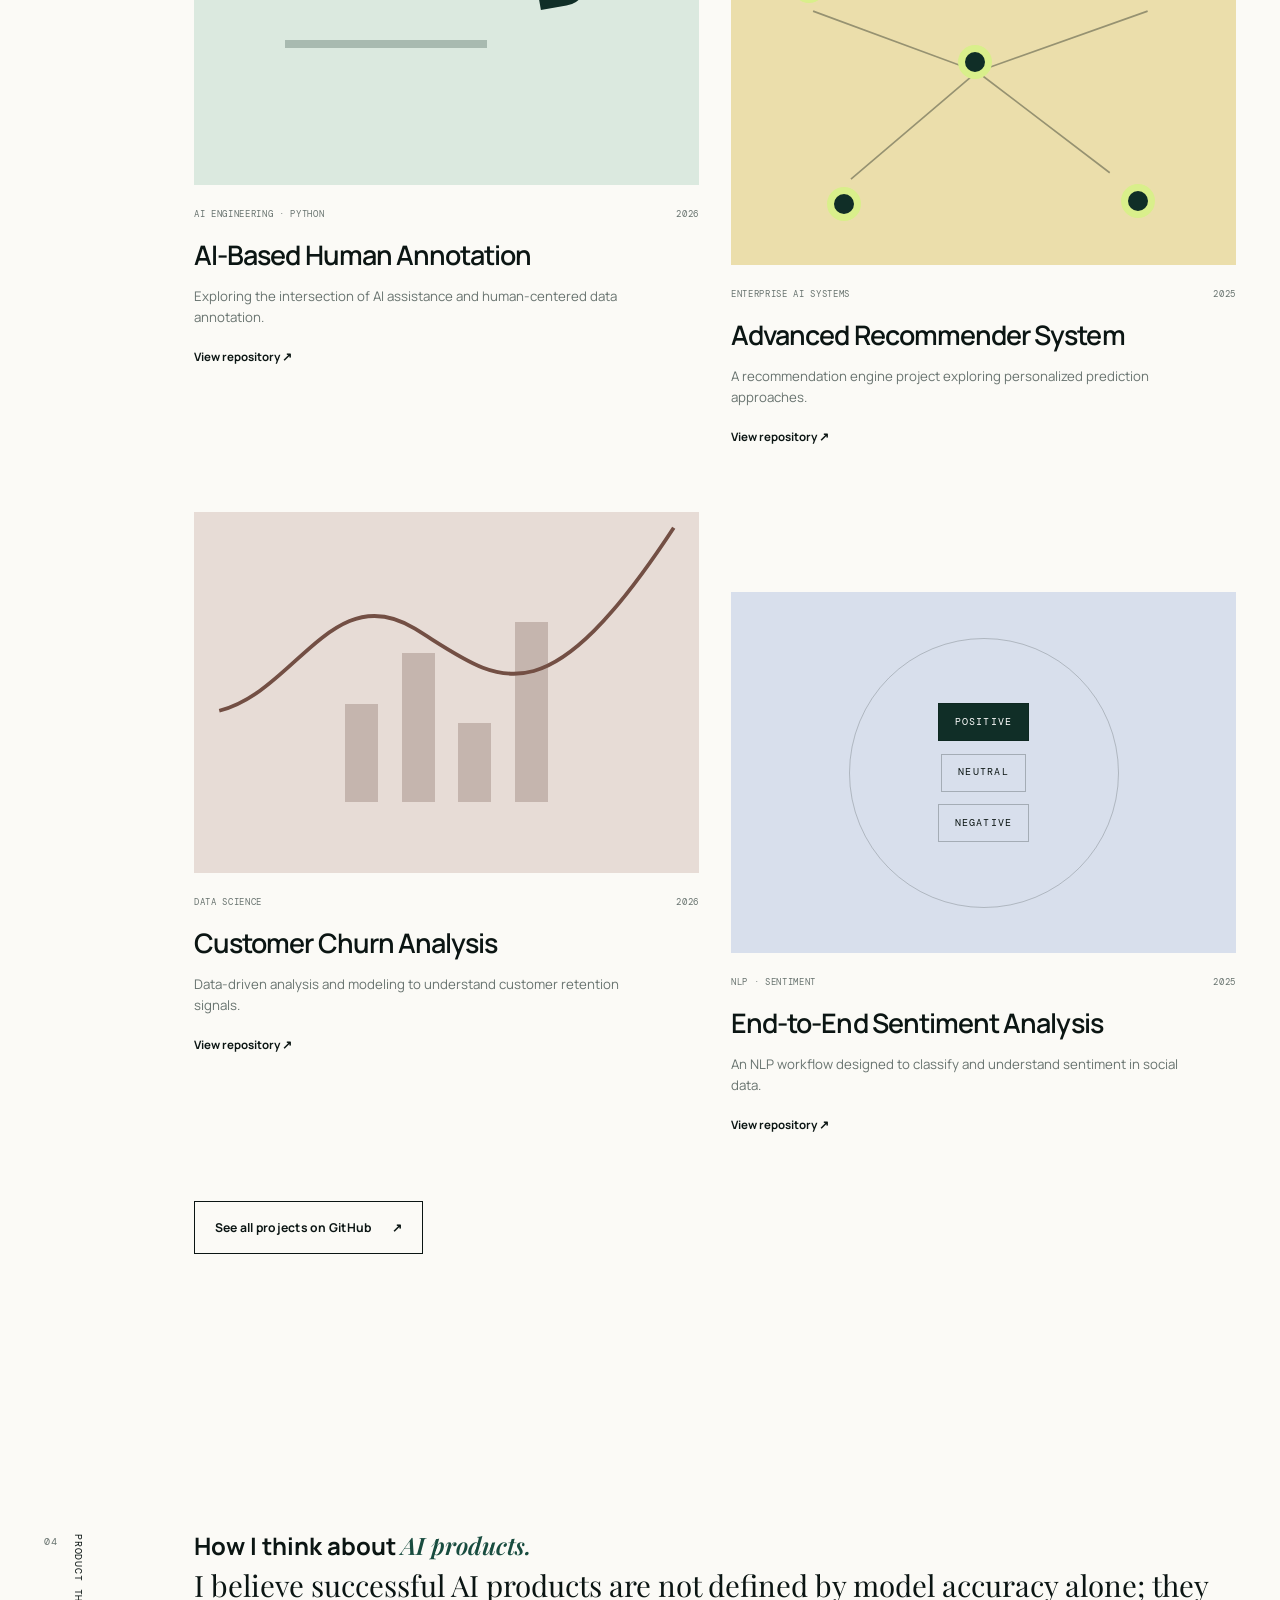
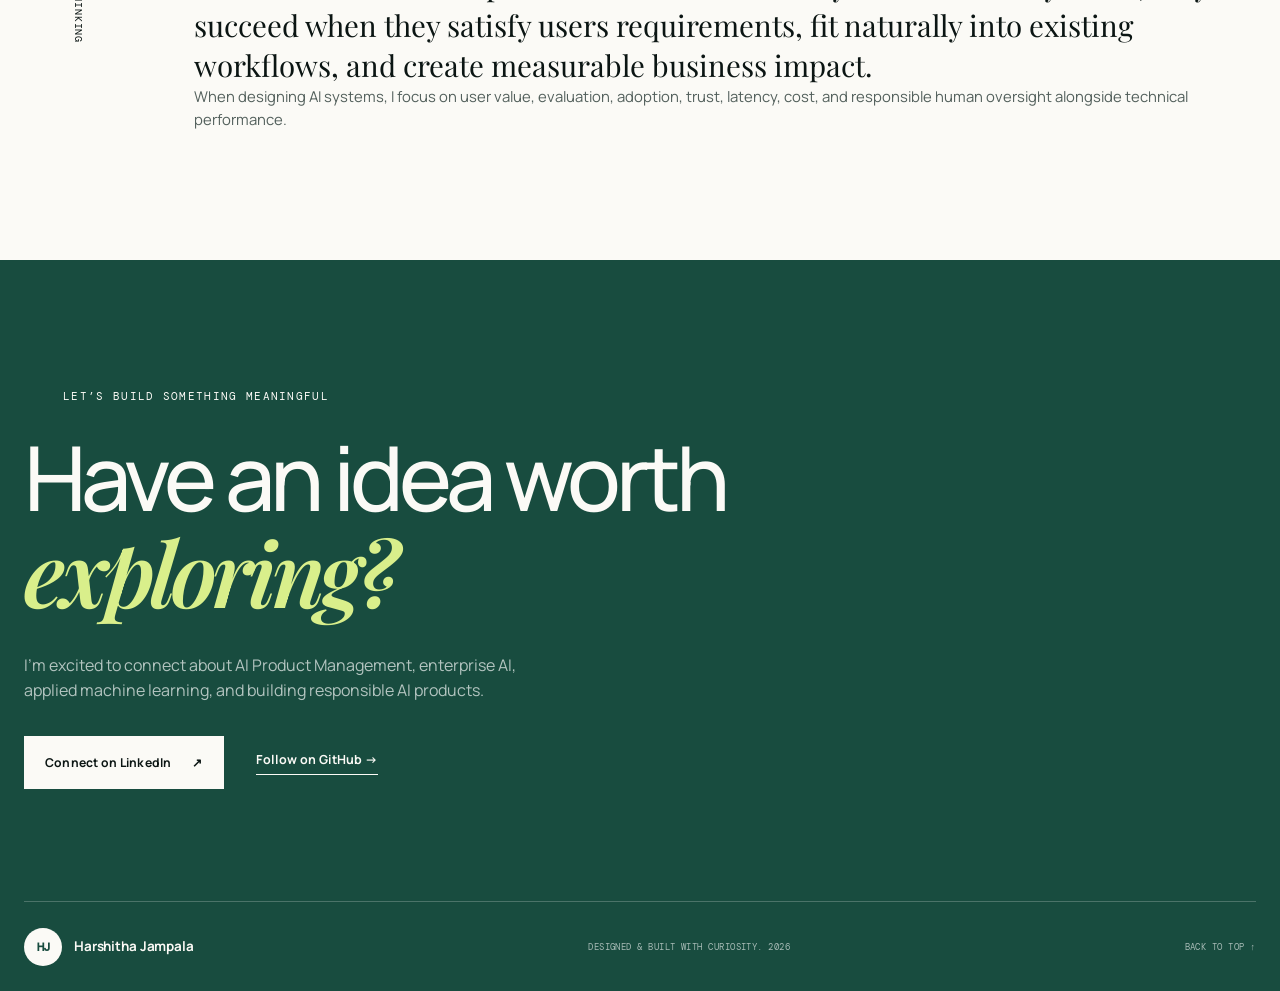
==== commit ea20edd4: "Add files via upload" ====
--- a/index_updated_AI_PM.html
+++ b/index_updated_AI_PM.html
@@ -95,15 +95,10 @@
           <div class="about-grid">
             <div class="about-body">
               <p>
-                I'm a people person at heart, I love meeting new people, hearing different 
-                perpectives, and talking about what I'm building. While studying, I realized
-                my favorite part of any project isn't just training models; it's seeing how a system 
-                gtes used, how it improves someone's workflow, and how it creates value.
+                I'm a people person at heart, I love meeting new people, hearing different perpectives, and talking about what I'm building. While studying, I realized my favorite part of any project isn't just training models; it's seeing how a system gets used, how it improves someone's workflow, and how it creates value.
               </p>
               <p>
-                That's what draws me to AI Product Management. It brings together everything 
-                I care about. Success to me isn't a good accuracy score, 
-                it's someone telling me a tool actually helped.
+                That's what draws me to AI Product Management. It brings together everything I care about. Success to me isn't a good accuracy score, it's someone telling me a tool actually helped.
               </p>
             </div>
           </div>
